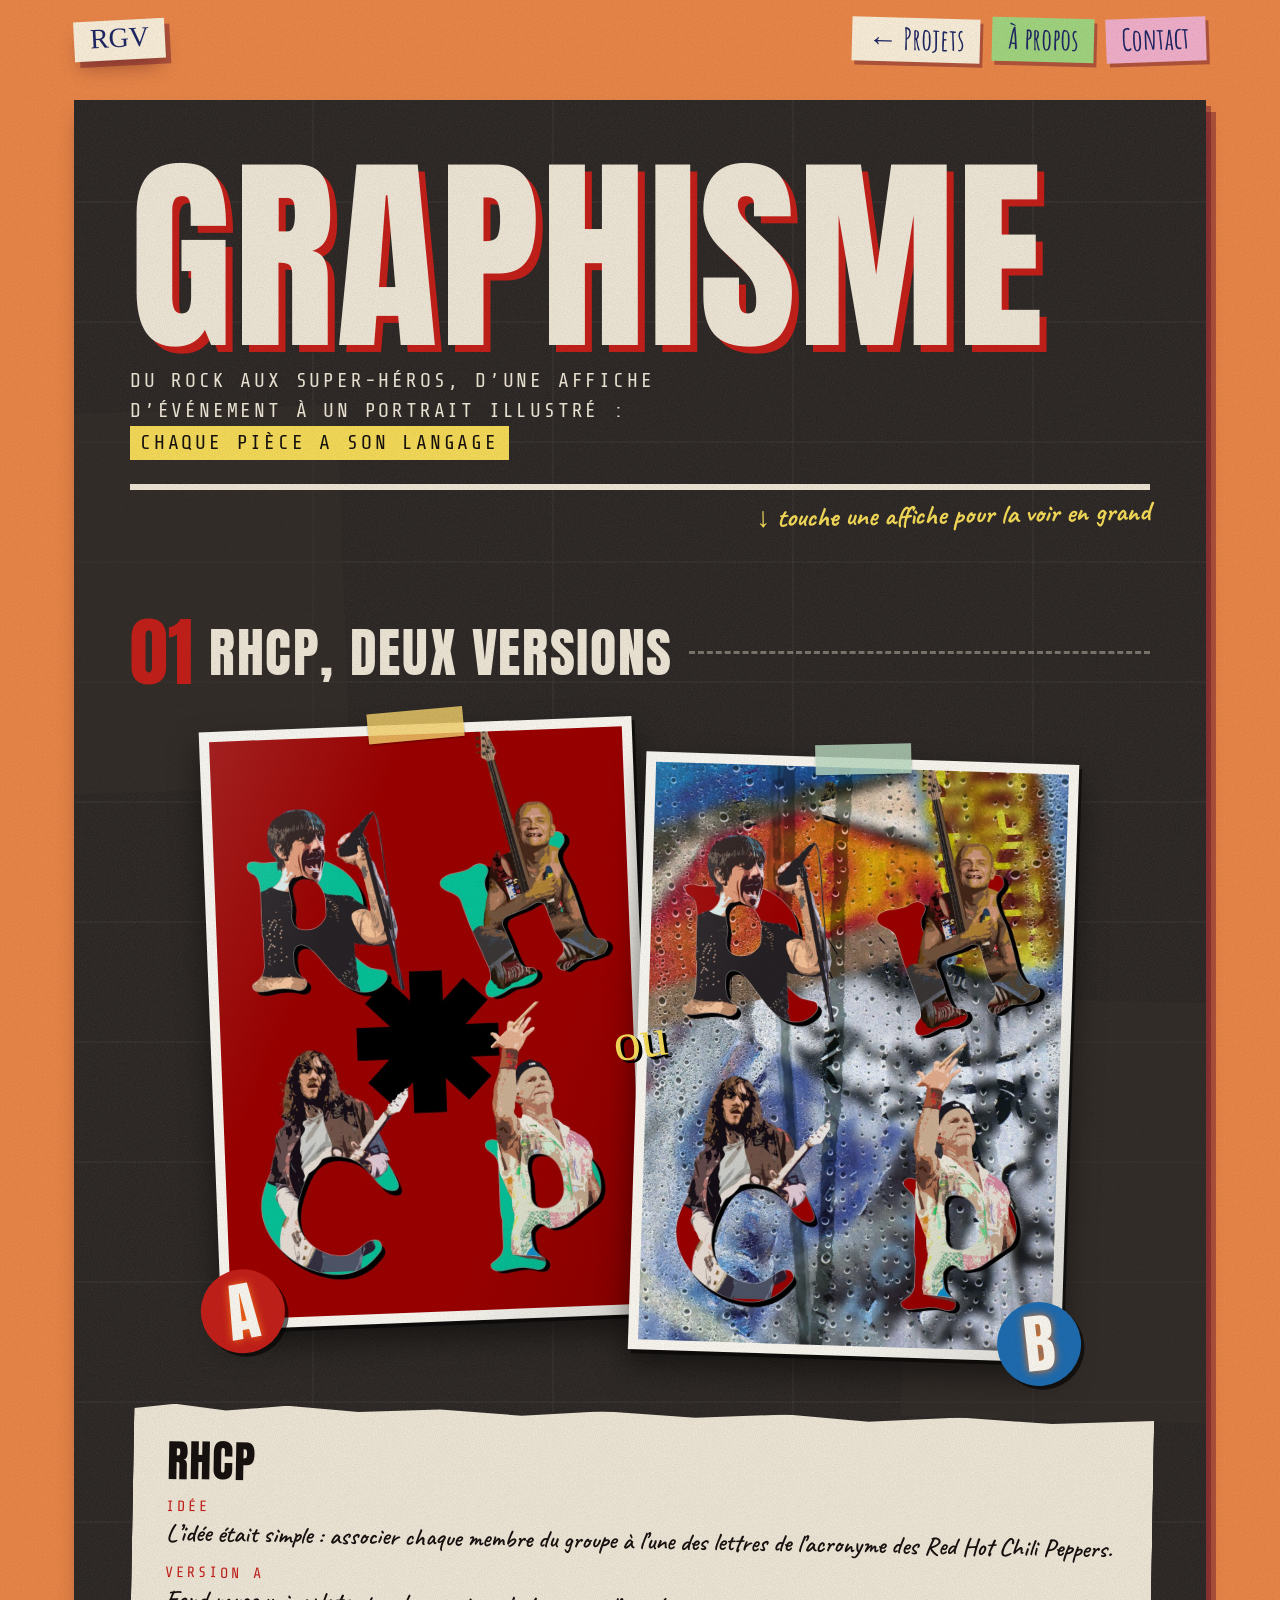
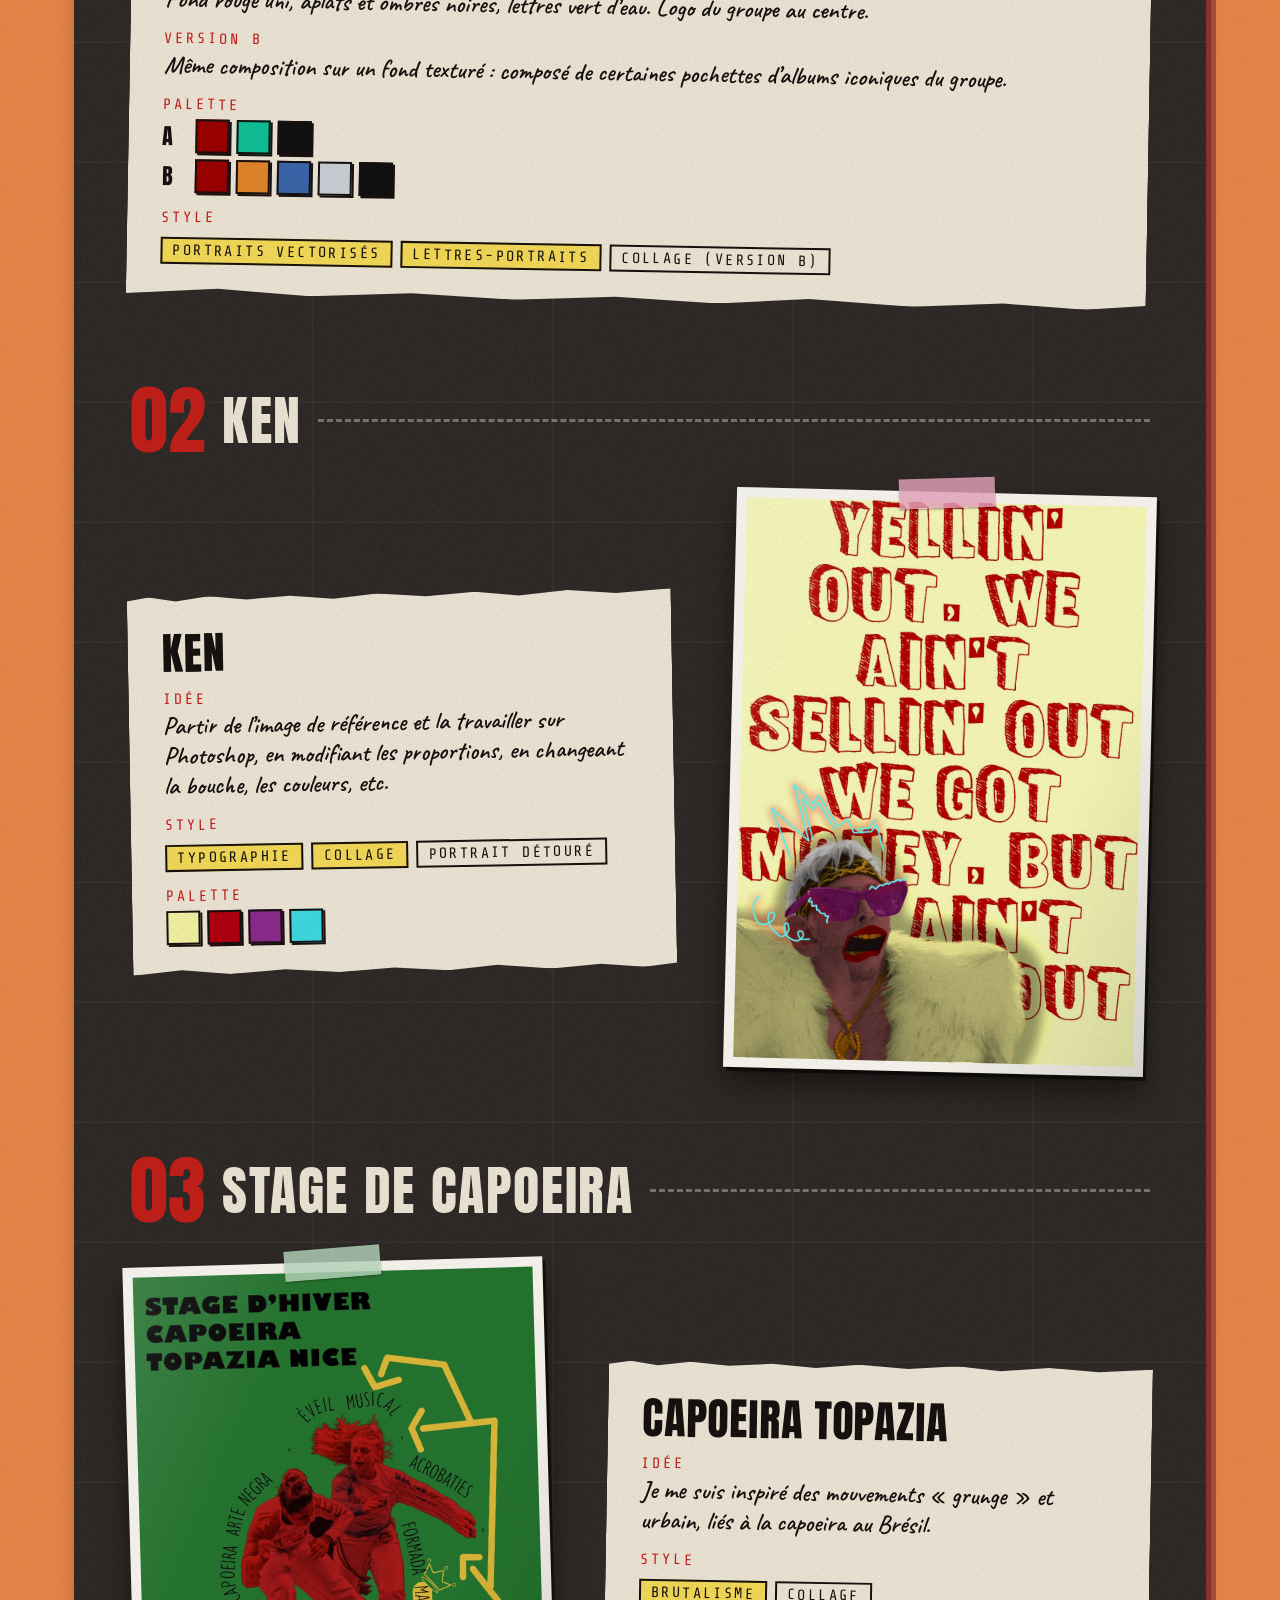
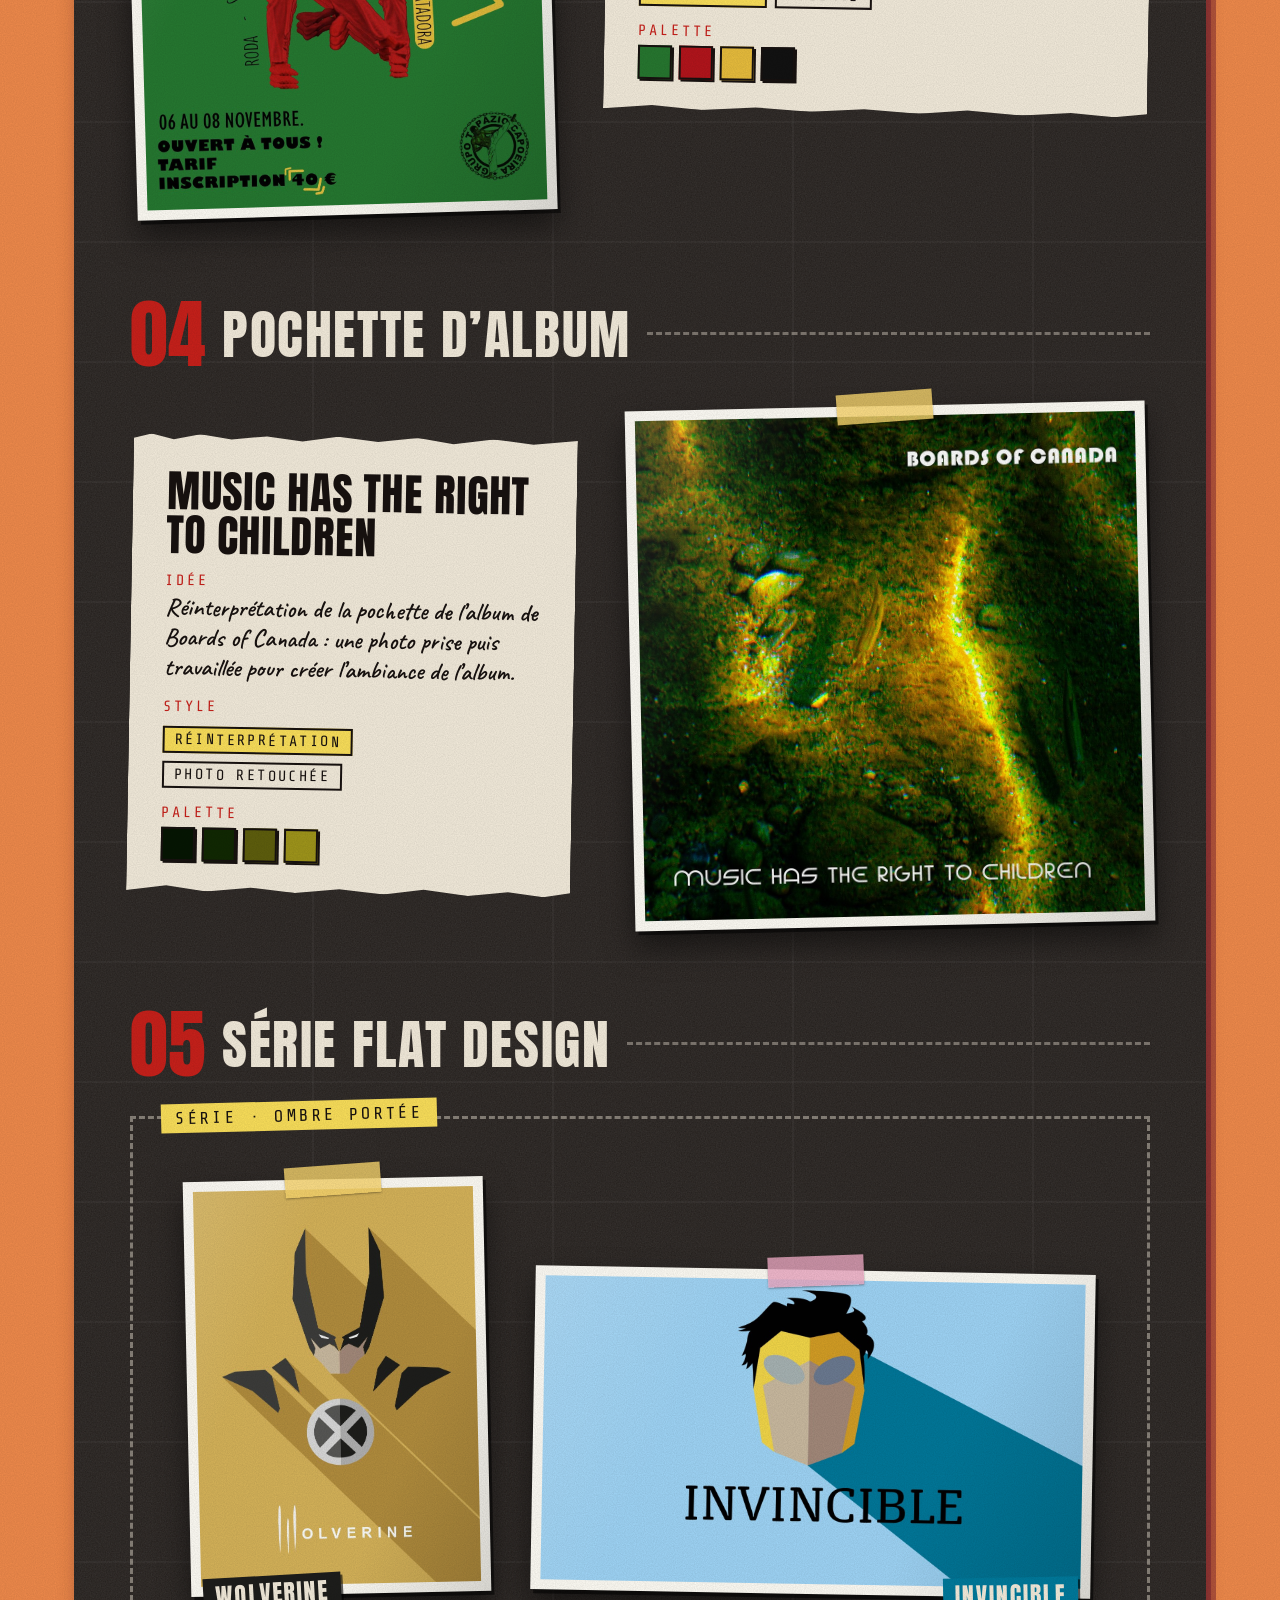
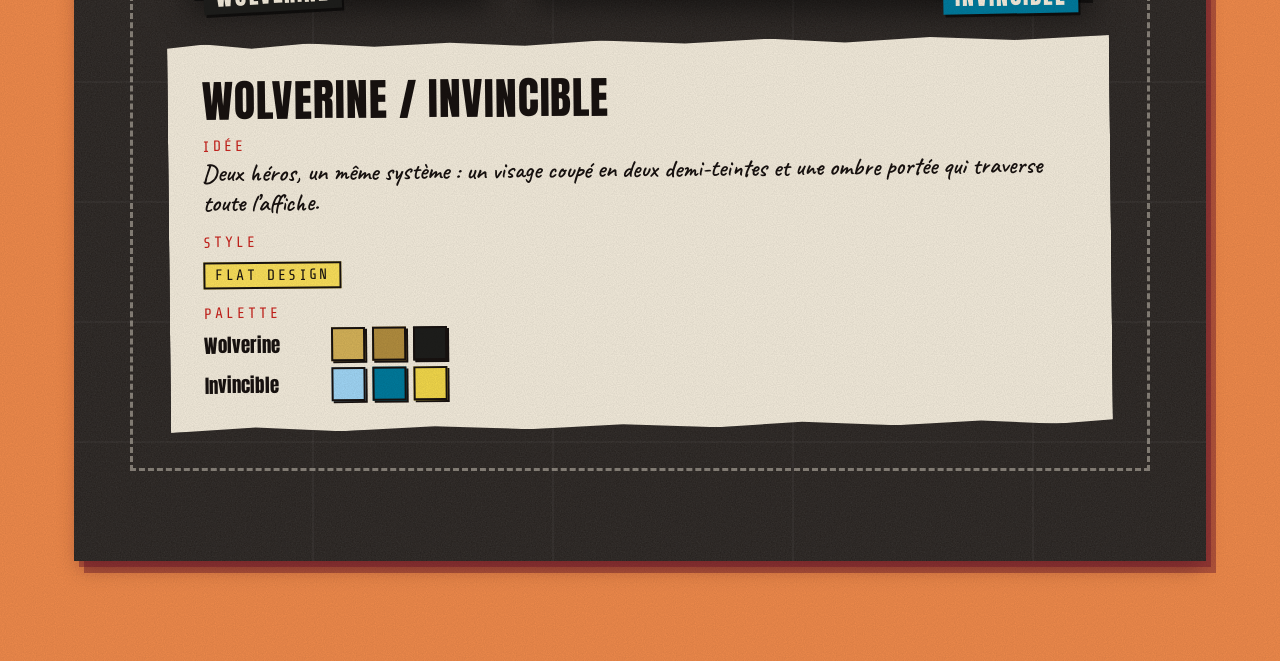
==== Affiches.dc.html @ ceff7875 "Site statique du portfolio Co-Authored-By: Claude Sonnet 5.5 <noreply@anthropic.com> Claude-Session:" ====
<!doctype html>
<html lang="fr">
<head>
<meta charset="utf-8">
<meta name="robots" content="noindex,nofollow">
<title>Graphisme, portfolio RG Vincent</title>
<script src="./support.js"></script>
<link rel="stylesheet" href="_blob/4cbc644556d05825dd1c4a19bdfaa5db.css">
</head>
<body>
<x-dc>
<helmet>
<link href="https://fonts.googleapis.com/css2?family=Permanent+Marker&amp;family=Amatic+SC:wght@700&amp;family=Caveat:wght@500;600;700&amp;family=Anton&amp;family=Share+Tech+Mono&amp;display=swap" rel="stylesheet">
<style>
body{margin:0}
.wall{position:relative;background:#26211e url("data:image/svg+xml;utf8,<svg xmlns='http://www.w3.org/2000/svg' width='300' height='300'><filter id='n'><feTurbulence type='fractalNoise' baseFrequency='.8' numOctaves='3' stitchTiles='stitch'/><feColorMatrix values='0 0 0 0 1  0 0 0 0 1  0 0 0 0 1  0 0 0 .09 0'/></filter><rect width='300' height='300' filter='url(%23n)'/></svg>");color:#f4ecdc;padding:70px 56px 90px;box-shadow:var(--lift),10px 12px 0 var(--hard);overflow:hidden}
.wall:before{content:"";position:absolute;inset:0;background:repeating-linear-gradient(90deg,transparent 0 238px,rgba(255,255,255,.035) 238px 240px),repeating-linear-gradient(0deg,transparent 0 118px,rgba(255,255,255,.035) 118px 120px);pointer-events:none}
.wall>*{position:relative}
.ghost{position:absolute!important;background:#3a322c;opacity:.55;transform:rotate(var(--r,0deg))}
.mast{display:flex;align-items:flex-end;justify-content:space-between;gap:24px;flex-wrap:wrap;border-bottom:6px solid #f4ecdc;padding-bottom:18px}
.mast h1{margin:0;font:400 210px/.82 Anton,sans-serif;letter-spacing:.01em;text-transform:uppercase;color:#f4ecdc;text-shadow:7px 7px 0 #c8201a}
.mast .mt{font:20px/1.5 'Share Tech Mono',monospace;letter-spacing:.14em;text-transform:uppercase;text-align:right;color:#f4ecdc}
.mast .mt b{display:inline-block;background:#fbe05a;color:#17110f;padding:2px 10px;font-weight:400;margin-bottom:6px}
.blk{margin-top:80px}
.bh{display:flex;align-items:center;gap:16px;flex-wrap:wrap;margin-bottom:34px}
.bh .no{font:400 76px/1 Anton,sans-serif;color:#c8201a}
.bh h3{margin:0;font:400 54px/1 Anton,sans-serif;text-transform:uppercase;letter-spacing:.03em;color:#f4ecdc}
.bh .ln{flex:1;min-width:40px;border-bottom:3px dashed rgba(244,236,220,.4)}
.row{display:flex;gap:56px;align-items:center;flex-wrap:wrap}
.pair{display:flex;gap:0;align-items:flex-start;justify-content:center;flex:0 1 860px;margin:0 auto}
.ps{position:relative;flex:1 1 0;min-width:0;background:#fffdf6;padding:10px 10px 10px;box-shadow:3px 4px 0 rgba(0,0,0,.55),0 16px 30px rgba(0,0,0,.5);cursor:zoom-in;transition:transform .2s}
.ps img{display:block;width:100%;height:auto}
.ps:hover{transform:scale(1.025) rotate(0deg)!important;z-index:5}
.ps.solo{flex:0 1 420px}
.ps:after{content:"";position:absolute;inset:0;background:linear-gradient(115deg,rgba(255,255,255,.14),transparent 30%,transparent 70%,rgba(0,0,0,.12));pointer-events:none}
.tp{position:absolute;width:96px;height:30px;background:rgba(250,215,110,.82);left:50%;top:-14px;margin-left:-48px;transform:rotate(-3deg);box-shadow:0 1px 2px rgba(0,0,0,.35);z-index:3}
.tp.g{background:rgba(190,222,196,.82)}
.tp.p{background:rgba(238,170,196,.82)}
.stamp{position:absolute;z-index:4;font:400 64px/1 Anton,sans-serif;color:#fffdf6;background:#c8201a;width:84px;height:84px;display:grid;place-items:center;border-radius:50%;box-shadow:3px 4px 0 rgba(0,0,0,.6);left:-20px;bottom:-24px;transform:rotate(-8deg)}
.stamp.b{background:#1f6fb5;left:auto;right:-20px}
.ou{position:relative;z-index:6;align-self:center;font:400 54px/1 'Permanent Marker',cursive;color:#fbe05a;margin:0 -30px;transform:rotate(-8deg);text-shadow:3px 3px 0 #000}
.fiche{flex:1 1 330px;min-width:290px;background:#f4ecdc;color:#17110f;padding:34px 34px 30px;box-shadow:3px 4px 0 rgba(0,0,0,.55),0 16px 30px rgba(0,0,0,.45);position:relative;transform:rotate(1deg);clip-path:polygon(0 1%,4% 0,9% 1.2%,15% 0,22% 1%,30% .2%,38% 1.2%,46% 0,55% 1%,64% 0,72% 1.2%,81% 0,90% 1%,100% 0,100% 99%,94% 100%,86% 99%,77% 100%,67% 98.8%,58% 100%,48% 99%,38% 100%,28% 99%,18% 100%,9% 98.8%,0 100%)}
.fiche h4{margin:0 0 14px;font:400 44px/1 Anton,sans-serif;text-transform:uppercase;letter-spacing:.02em}
.fiche dl{margin:0}
.fiche dt{font:15px 'Share Tech Mono',monospace;letter-spacing:.2em;text-transform:uppercase;color:#c8201a;margin-top:16px}
.fiche dd{margin:3px 0 0;font:600 25px/1.2 Caveat,cursive;color:#17110f}
.sw{display:flex;gap:7px;margin-top:6px}
.sw i{width:34px;height:34px;border:2px solid #17110f;display:block;box-shadow:2px 2px 0 #17110f}
.fiche .lbl{display:inline-block;font:15px 'Share Tech Mono',monospace;letter-spacing:.16em;text-transform:uppercase;border:2px solid #17110f;padding:3px 10px;margin:8px 8px 0 0;background:#fbe05a}
.fiche .lbl.d{background:transparent}
.serie{position:relative;border:3px dashed rgba(244,236,220,.45);padding:60px 36px 40px;display:flex;flex-wrap:wrap;justify-content:center}
.stag{position:absolute;left:28px;top:-18px;background:#fbe05a;color:#17110f;font:17px 'Share Tech Mono',monospace;letter-spacing:.2em;text-transform:uppercase;padding:5px 14px;transform:rotate(-1.5deg)}
.sw2{display:flex;gap:46px;align-items:flex-end;justify-content:center;flex-wrap:wrap;width:100%}
.lt{position:absolute;left:12px;bottom:-16px;z-index:4;background:#1d1d1b;color:#f4ecdc;font:400 24px/1 Anton,sans-serif;letter-spacing:.08em;text-transform:uppercase;padding:6px 12px;transform:rotate(-2deg);box-shadow:2px 3px 0 rgba(0,0,0,.6)}
.lt.r{left:auto;right:12px;background:#007a9c}
.sw em{font:400 22px/34px Anton,sans-serif;font-style:normal;width:26px;color:#17110f}
.hint{margin-top:34px;font:700 28px/1 Caveat,cursive;color:#fbe05a;transform:rotate(-1deg)}
.av{display:none;position:fixed;inset:0;z-index:100;overscroll-behavior:contain;background:rgba(14,10,8,.9);align-items:center;justify-content:center;padding:3vh 3vw;box-sizing:border-box}
.avin{position:relative;width:min(1120px,100%);background:#26211e url("data:image/svg+xml;utf8,<svg xmlns='http://www.w3.org/2000/svg' width='300' height='300'><filter id='n'><feTurbulence type='fractalNoise' baseFrequency='.8' numOctaves='3' stitchTiles='stitch'/><feColorMatrix values='0 0 0 0 1  0 0 0 0 1  0 0 0 0 1  0 0 0 .09 0'/></filter><rect width='300' height='300' filter='url(%23n)'/></svg>");padding:16px 24px 18px;box-shadow:0 30px 60px rgba(0,0,0,.6);color:#f4ecdc}
.avb{display:flex;justify-content:space-between;align-items:center;gap:14px;margin-bottom:12px;flex-wrap:wrap}
.avc{font:400 34px/1 Anton,sans-serif;letter-spacing:.04em;text-transform:uppercase;border-left:8px solid #c8201a;padding-left:14px}
.avc small{font:16px 'Share Tech Mono',monospace;letter-spacing:.16em;margin-left:14px;color:#fbe05a}
.avx{font:20px 'Share Tech Mono',monospace;background:#fbe05a;color:#17110f;border:0;padding:6px 16px;cursor:pointer;box-shadow:3px 4px 0 #000}
.avs{display:flex;align-items:center;gap:20px}
.avi{flex:1;min-width:0;height:var(--sh,520px);display:flex;align-items:center;justify-content:center;gap:34px}
.avi .pp{position:relative;background:#fffdf6;padding:9px;box-shadow:3px 4px 0 rgba(0,0,0,.6),0 14px 40px rgba(0,0,0,.7)}
.avi img{display:block;max-height:calc(var(--sh,520px) - 18px);max-width:100%;width:auto;height:auto}
.avi .note{width:250px;flex:0 0 250px;background:#f4ecdc;color:#17110f;padding:22px 22px 20px;box-shadow:3px 4px 0 rgba(0,0,0,.6);transform:rotate(1.2deg)}
.avi .note b{display:block;font:15px 'Share Tech Mono',monospace;letter-spacing:.2em;text-transform:uppercase;color:#c8201a;margin-bottom:6px}
.avi .note p{margin:0 0 12px;font:600 23px/1.2 Caveat,cursive}
.avn{flex:0 0 64px;width:64px;height:64px;border:0;background:#f4ecdc;color:#17110f;font:400 40px/1 Anton,sans-serif;box-shadow:3px 4px 0 #000;cursor:pointer;padding:0 0 4px}
.avn:hover{background:#fbe05a}
.avt{display:flex;gap:12px;justify-content:center;margin-top:14px}
.avt button{border:3px solid transparent;background:none;padding:0;cursor:pointer;opacity:.5;position:relative}
.avt button.on{border-color:#fbe05a;opacity:1}
.avt img{display:block;height:60px;width:auto}
.avt span{position:absolute;left:0;bottom:0;background:#c8201a;color:#fff;font:14px 'Share Tech Mono',monospace;padding:0 5px}
@media (max-width:900px){.mast h1{font-size:110px}.wall{padding:50px 22px 70px}.avi{height:var(--sh,420px)}.avi .note{display:none}.avn{flex-basis:44px;width:44px;height:44px;font-size:28px}.pair{flex-basis:100%}}
</style>
</helmet>
<div class="sb" style="background: #f08a4b; width: 100%">
<div style="max-width: 1180px; margin: 0 auto; padding: 18px 24px; display: flex; justify-content: space-between; align-items: center; flex-wrap: wrap; gap: 14px; position: relative; z-index: 2">
<a class="logo" href="Main.dc.html">RGV</a>
<div style="display: flex; gap: 12px; flex-wrap: wrap">
<a class="chip" href="Main.dc.html">← Projets</a>
<a class="chip c" href="Main.dc.html#apropos">À propos</a>
<a class="chip b" href="Contact.dc.html">Contact</a>
</div>
</div>

<div style="max-width: 1180px; margin: 20px auto 0; padding: 0 24px 100px; position: relative; z-index: 2">
<div class="wall">
<span class="ghost" style="--r:-2deg;left:-30px;top:310px;width:300px;height:380px"></span>
<span class="ghost" style="--r:1.5deg;right:-40px;top:900px;width:340px;height:420px"></span>

<div class="mast">
<h1>Graphisme</h1>
<div class="mt" style="width: 648px; text-align: start">Du rock aux super-héros, d’une affiche d’événement à un portrait illustré :<br><b>chaque pièce a son langage</b></div>
</div>
<p class="hint" style="margin: 16px 0 0; text-align: right">↓ touche une affiche pour la voir en grand</p>

<div class="blk">
<div class="bh"><span class="no">01</span><h3>RHCP, deux versions</h3><span class="ln"></span></div>
<div class="row">
<div class="pair">
<div class="ps" data-aff="0" style="transform: rotate(-2.2deg)"><span class="tp"></span><img src="_blob/f85331cb7534e402b793771463b81993.jpg" alt="Affiche RHCP, version A, fond rouge uni"><span class="stamp">A</span></div>
<span class="ou">ou</span>
<div class="ps" data-aff="1" style="transform: rotate(1.8deg); margin-top: 34px"><span class="tp g"></span><img src="_blob/d5607f58bc54ab602ef0a593dee0c272.jpg" alt="Affiche RHCP, version B, fond texturé"><span class="stamp b">B</span></div>
</div>
<div class="fiche" style="flex-basis: 100%">
<h4>RHCP</h4>
<dl>
<dt>Idée</dt><dd>L’idée était simple : associer chaque membre du groupe à l’une des lettres de l’acronyme des Red Hot Chili Peppers.</dd>
<dt>Version A</dt><dd>Fond rouge uni, aplats et ombres noires, lettres vert d’eau. Logo du groupe au centre.</dd>
<dt>Version B</dt><dd>Même composition sur un fond texturé : composé de certaines pochettes d’albums iconiques du groupe.</dd>
<dt>Palette</dt><dd><span class="sw"><em>A</em><i style="background:#a00000"></i><i style="background:#0fc59b"></i><i style="background:#111"></i></span><span class="sw"><em>B</em><i style="background:#a00000"></i><i style="background:#e8892a"></i><i style="background:#3d68b0"></i><i style="background:#cfd6dc"></i><i style="background:#111"></i></span></dd>
<dt>Style</dt><dd><span class="lbl">portraits vectorisés</span><span class="lbl">lettres-portraits</span><span class="lbl d">collage (version B)</span></dd>
</dl>
</div>
</div>
</div>

<div class="blk">
<div class="bh"><span class="no">02</span><h3>Ken</h3><span class="ln"></span></div>
<div class="row" style="flex-direction: row-reverse">
<div class="pair" style="flex-basis: 420px">
<div class="ps solo" data-aff="2" style="transform: rotate(1.4deg)"><span class="tp p"></span><img src="_blob/40826db62dc4d0ea805403a380ec10da.jpg" alt="Affiche Ken, typographie et portrait détouré"></div>
</div>
<div class="fiche" style="transform: rotate(-1deg)">
<h4>Ken</h4>
<dl>
<dt>Idée</dt><dd>Partir de l’image de référence et la travailler sur Photoshop, en modifiant les proportions, en changeant la bouche, les couleurs, etc.</dd>
<dt>Style</dt><dd><span class="lbl">typographie</span><span class="lbl">collage</span><span class="lbl d">portrait détouré</span></dd>
<dt>Palette</dt><dd><span class="sw"><i style="background:#fbf8a8"></i><i style="background:#b5000f"></i><i style="background:#8e2c8e"></i><i style="background:#3fe0e8"></i></span></dd>
</dl>
</div>
</div>
</div>

<div class="blk">
<div class="bh"><span class="no">03</span><h3>Stage de capoeira</h3><span class="ln"></span></div>
<div class="row">
<div class="pair" style="flex-basis: 420px">
<div class="ps solo" data-aff="3" style="transform: rotate(-1.6deg)"><span class="tp g"></span><img src="_blob/fba16480c0886d6a7283aa309714bfc5.jpg" alt="Affiche du stage d’hiver de capoeira Topazia Nice"></div>
</div>
<div class="fiche" style="transform: rotate(1deg)">
<h4>Capoeira Topazia</h4>
<dl>
<dt>Idée</dt><dd>Je me suis inspiré des mouvements « grunge » et urbain, liés à la capoeira au Brésil.</dd>
<dt>Style</dt><dd><span class="lbl">brutalisme</span><span class="lbl d">collage</span></dd>
<dt>Palette</dt><dd><span class="sw"><i style="background:#26772f"></i><i style="background:#b3141b"></i><i style="background:#e8bd3c"></i><i style="background:#111"></i></span></dd>
</dl>
</div>
</div>
</div>

<div class="blk">
<div class="bh"><span class="no">04</span><h3>Pochette d’album</h3><span class="ln"></span></div>
<div class="row" style="flex-direction: row-reverse">
<div class="pair" style="flex-basis: 520px">
<div class="ps solo" data-aff="6" style="transform: rotate(-1.2deg); flex-basis: 520px"><span class="tp"></span><img src="_blob/f02637b48146df6428adf6191054c6fa.jpg" alt="Réinterprétation de la pochette de Music Has the Right to Children, Boards of Canada"></div>
</div>
<div class="fiche" style="transform: rotate(1deg)">
<h4>Music Has the Right to Children</h4>
<dl>
<dt>Idée</dt><dd>Réinterprétation de la pochette de l’album de Boards of Canada : une photo prise puis travaillée pour créer l’ambiance de l’album.</dd>
<dt>Style</dt><dd><span class="lbl">réinterprétation</span><span class="lbl d">photo retouchée</span></dd>
<dt>Palette</dt><dd><span class="sw"><i style="background:#051502"></i><i style="background:#102802"></i><i style="background:#5e5e0c"></i><i style="background:#9f951a"></i></span></dd>
</dl>
</div>
</div>
</div>

<div class="blk">
<div class="bh"><span class="no">05</span><h3>Série flat design</h3><span class="ln"></span></div>
<div class="serie">
<span class="stag">série · ombre portée</span>
<div class="sw2">
<div class="ps solo" data-aff="4" style="transform: rotate(-1.2deg); flex-basis: 300px"><span class="tp"></span><img src="_blob/b851d6be9ce7e59288d2ecf1b36d4bef.jpg" alt="Affiche Wolverine en flat design"><span class="lt">Wolverine</span></div>
<div class="ps solo" data-aff="5" style="transform: rotate(1deg); flex-basis: 560px"><span class="tp p"></span><img src="_blob/2d02b4c16794b40c4681b3c6f8f5e1f8.jpg" alt="Affiche Invincible en flat design"><span class="lt r">Invincible</span></div>
</div>
<div class="fiche" style="transform: rotate(-.6deg); margin-top: 46px; flex-basis: 100%">
<h4>Wolverine / Invincible</h4>
<dl>
<dt>Idée</dt><dd>Deux héros, un même système : un visage coupé en deux demi-teintes et une ombre portée qui traverse toute l’affiche.</dd>
<dt>Style</dt><dd><span class="lbl">flat design</span></dd>
<dt>Palette</dt><dd><span class="sw"><em style="width:120px;font-size:19px">Wolverine</em><i style="background:#d5b258"></i><i style="background:#b28d3e"></i><i style="background:#1d1d1b"></i></span><span class="sw"><em style="width:120px;font-size:19px">Invincible</em><i style="background:#a0d6f6"></i><i style="background:#007a9c"></i><i style="background:#f3d84a"></i></span></dd>
</dl>
</div>
</div>
</div>

</div>
</div>
</div>

<div class="av" id="av">
<div class="avin" id="avin">
<div class="avb"><span class="avc" id="av-c"></span><button class="avx" id="av-x" type="button">✕ fermer</button></div>
<div class="avs"><button class="avn" id="av-p" type="button" aria-label="Affiche précédente">‹</button><div class="avi"><div class="pp"><img id="av-i" alt=""></div><div class="note" id="av-n"></div></div><button class="avn" id="av-nx" type="button" aria-label="Affiche suivante">›</button></div>
<div class="avt" id="av-t"></div>
</div>
</div>
</x-dc>
<script type="text/x-dc" data-dc-script data-props='{"$preview":{"width":1280,"height":6200}}'>
class Component extends DCLogic {
renderVals() {
return {};
}
componentDidMount() {
const $ = (id) => document.getElementById(id);
const av = $('av'), im = $('av-i'), cap = $('av-c'), th = $('av-t'), nt = $('av-n');
if (!av || !im) return;
const D = [
{ t: 'RHCP', v: 'version A', k: 'A', n: ['Version A', 'Fond rouge uni, aplats et ombres noires.', 'Style', 'pop art, portraits vectorisés'] },
{ t: 'RHCP', v: 'version B', k: 'B', n: ['Version B', 'Même composition, fond graffiti avec gouttes de condensation.', 'Style', 'pop art, portraits vectorisés, texture'] },
{ t: 'Ken', v: '', k: 'K', n: ['Typographie et collage', 'Lettres hachurées plein cadre, portrait détouré collé par-dessus.', 'Style', 'typographie, collage'] },
{ t: 'Capoeira Topazia', v: '', k: 'C', n: ['Stage d’hiver, Nice', 'Duotone rouge sur vert, flèches jaunes, mots en arc.', 'Style', 'duotone, collage, typographie'] },
{ t: 'Music Has the Right to Children', v: 'pochette', k: 'P', n: ['Réinterprétation', 'Pochette d’album, d’après Boards of Canada.', 'Style', 'réinterprétation, photo retouchée'] },
{ t: 'Wolverine', v: 'série flat design', k: 'W', n: ['Série flat design', 'Visage géométrique en deux demi-teintes, ombre portée longue.', 'Style', 'flat design, ombre longue'] },
{ t: 'Invincible', v: 'série flat design', k: 'I', n: ['Série flat design', 'Même système, format paysage.', 'Style', 'flat design, ombre longue'] }
];
const items = Array.prototype.slice.call(document.querySelectorAll('.ps'));
const src = (el) => el.querySelector('img').getAttribute('src');
let cur = 0, open = false;
th.innerHTML = '';
const tb = items.map((el, i) => {
const b = document.createElement('button');
b.type = 'button';
const t = document.createElement('img');
t.src = src(el); t.alt = '';
b.appendChild(t);
const s = document.createElement('span'); s.textContent = D[i].k; b.appendChild(s);
b.onclick = () => show(i);
th.appendChild(b);
return b;
});
const show = (i) => {
cur = (i + items.length) % items.length;
const d = D[cur];
im.src = src(items[cur]);
im.alt = items[cur].querySelector('img').getAttribute('alt') || '';
cap.innerHTML = '';
cap.appendChild(document.createTextNode(d.t));
const sm = document.createElement('small'); sm.textContent = (d.v ? d.v + '  ' : '') + (cur + 1) + '/' + items.length; cap.appendChild(sm);
nt.innerHTML = '';
[[0, d.n[0]], [1, d.n[1]], [2, d.n[2]], [3, d.n[3]]].forEach((p) => {
if (p[0] % 2 === 0) { const b = document.createElement('b'); b.textContent = p[1]; nt.appendChild(b); }
else { const q = document.createElement('p'); q.textContent = p[1]; nt.appendChild(q); }
});
tb.forEach((b, k) => b.classList.toggle('on', k === cur));
};
const openAt = (i) => {
open = true;
show(i);
const sh = Math.max(380, Math.min(680, (window.screen && window.screen.availHeight ? window.screen.availHeight : 900) - 400));
$('avin').style.setProperty('--sh', sh + 'px');
av.style.display = 'flex';
[60, 300].forEach((t) => setTimeout(() => { try { const w = $('avin'); if (w && open) w.scrollIntoView({ block: 'center', inline: 'center' }); } catch (x) {} }, t));
};
const close = () => {
if (!open) return;
open = false;
av.style.display = 'none';
try { items[cur].scrollIntoView({ block: 'center' }); } catch (e) {}
};
this.afClick = (e) => {
const t = e.target;
if (!t || !t.closest) return;
if (t.closest('#av-x')) { close(); return; }
if (t.closest('#av-p')) { show(cur - 1); return; }
if (t.closest('#av-nx')) { show(cur + 1); return; }
if (t === av) { close(); return; }
if (t.closest('#av')) return;
const el = t.closest('.ps');
if (el) openAt(items.indexOf(el));
};
this.afKey = (e) => {
if (!open) return;
if (e.key === 'ArrowLeft') { show(cur - 1); e.preventDefault(); }
else if (e.key === 'ArrowRight') { show(cur + 1); e.preventDefault(); }
else if (e.key === 'Escape') { close(); }
};
this.afWheel = (e) => {
if (!open || !e.target.closest || !e.target.closest('#av')) return;
e.preventDefault();
const now = Date.now();
if (now - (this.lastW || 0) < 380) return;
this.lastW = now;
show(cur + (e.deltaY > 0 ? 1 : -1));
};
document.addEventListener('wheel', this.afWheel, { passive: false });
document.addEventListener('click', this.afClick);
document.addEventListener('keydown', this.afKey);
}
componentWillUnmount() {
if (this.afClick) document.removeEventListener('click', this.afClick);
if (this.afKey) document.removeEventListener('keydown', this.afKey);
if (this.afWheel) document.removeEventListener('wheel', this.afWheel);
}
}
</script>
</body>
</html>
---- _blob/4cbc644556d05825dd1c4a19bdfaa5db.css ----
:root{--title:#b3141b;--ink:#1f2766;--navy:#222f80;--gold:#f2b134;--pink:#e6428e;--teal:#38b6c9;--paper:#fff4de;--kraft:#d9bd86;--red:#d42b21;--blue:#3b7be0;--yel:#fbe05a;--hard:rgba(110,22,42,.45);--lift:5px 6px 0 var(--hard),0 12px 20px -6px rgba(60,10,20,.4)}
*{box-sizing:border-box}
.sb{position:relative;overflow:hidden;font:500 24px/30px Caveat,cursive;color:var(--ink)}
.sb::before{content:"";position:absolute;inset:0;pointer-events:none;opacity:.12;mix-blend-mode:multiply;z-index:20;background-image:url("data:image/svg+xml;utf8,<svg xmlns='http://www.w3.org/2000/svg' width='160' height='160'><filter id='n'><feTurbulence type='fractalNoise' baseFrequency='.9' numOctaves='2' stitchTiles='stitch'/><feColorMatrix values='0 0 0 0 0  0 0 0 0 0  0 0 0 0 0  0 0 0 .9 0'/></filter><rect width='100%' height='100%' filter='url(%23n)'/></svg>")}
.sb a{color:inherit}.sb img{display:block;max-width:100%}.sb p{margin:0}
.mk{font-family:'Permanent Marker',cursive;font-weight:400;line-height:1.05;margin:0}
.chip{display:inline-block;font:700 30px/1 'Amatic SC',cursive;text-decoration:none;color:var(--navy);background:var(--paper);padding:6px 16px 8px;box-shadow:3px 4px 0 var(--hard);transform:rotate(1.5deg)}
.chip.b{transform:rotate(-2deg);background:#f7b3cf}.chip.c{background:#a5da83}.chip:hover{background:var(--yel)}
.logo{font:28px 'Permanent Marker',cursive;text-decoration:none;color:var(--title);background:var(--paper);padding:2px 16px 6px;transform:rotate(-3deg);box-shadow:var(--lift);display:inline-block}
.rs{display:inline-block;font-style:normal;font-size:96px;line-height:1.02;padding:0 .1em;margin:0 3px 8px 0;color:var(--navy);background:var(--paper);box-shadow:3px 4px 0 rgba(60,10,20,.4)}
.rs.a{background:#f7b3cf;font-family:'Abril Fatface',serif;transform:rotate(-4deg)}.rs.b{background:#a5da83;font-family:'Bangers',cursive;transform:rotate(3deg)}.rs.c{background:var(--yel);font-family:'Special Elite',monospace;transform:rotate(-2deg)}.rs.d{background:#7fbdf2;font-family:'Chewy',cursive;transform:rotate(4deg)}.rs.e{font-family:'Abril Fatface',serif;color:var(--title);transform:rotate(-1deg)}.rs.f{background:#f7977a;font-family:'Bangers',cursive;transform:rotate(3deg)}.rs.g{background:#fff;font-family:'Chewy',cursive;transform:rotate(-4deg)}
.lab{display:inline-block;padding:12px 24px 14px;background:var(--teal);color:#10204f;font:700 34px/1.1 'Amatic SC',cursive;transform:rotate(-1.5deg);filter:drop-shadow(4px 5px 0 var(--hard))}
.an{display:inline-block;background:#fff;color:var(--navy);font:700 26px/1.1 Caveat,cursive;padding:4px 14px 6px;transform:rotate(-2deg);box-shadow:3px 4px 0 var(--hard)}
.pol{background:#fff;color:var(--ink);padding:10px 10px 50px;position:relative;box-shadow:var(--lift)}
.pol img{width:100%;aspect-ratio:3/2;object-fit:cover;background:#222}
.pol .cap{position:absolute;left:14px;right:14px;bottom:9px;font:700 26px/1 Caveat,cursive;color:var(--navy)}
.tape::before{content:"";position:absolute;top:-14px;left:50%;width:96px;height:28px;margin-left:-48px;transform:rotate(-4deg);background:rgba(255,255,255,.7);box-shadow:0 1px 3px rgba(60,10,20,.35);z-index:2;clip-path:polygon(0 0,4% 25%,0 50%,4% 75%,0 100%,100% 100%,96% 75%,100% 50%,96% 25%,100% 0)}
.tape.t2::before{background:rgba(255,226,120,.85);transform:rotate(3deg)}.tape.t3::before{background:rgba(247,179,207,.85);transform:rotate(-2deg)}
.cor::after{content:"";position:absolute;inset:-5px;pointer-events:none;background:radial-gradient(circle,var(--gold) 0 3.5px,transparent 4.5px) 8px 8px/12px 12px no-repeat,radial-gradient(circle,var(--gold) 0 3.5px,transparent 4.5px) calc(100% - 8px) 8px/12px 12px no-repeat,radial-gradient(circle,var(--gold) 0 3.5px,transparent 4.5px) 8px calc(100% - 8px)/12px 12px no-repeat,radial-gradient(circle,var(--gold) 0 3.5px,transparent 4.5px) calc(100% - 8px) calc(100% - 8px)/12px 12px no-repeat,linear-gradient(135deg,var(--red) 50%,transparent 50%) 0 0/48px 48px no-repeat,linear-gradient(225deg,var(--red) 50%,transparent 50%) 100% 0/48px 48px no-repeat,linear-gradient(45deg,var(--red) 50%,transparent 50%) 0 100%/48px 48px no-repeat,linear-gradient(315deg,var(--red) 50%,transparent 50%) 100% 100%/48px 48px no-repeat}
.pin{position:absolute;width:28px;height:28px;border-radius:50%;z-index:8;background:radial-gradient(circle at 34% 30%,rgba(255,255,255,.9) 0 9%,transparent 11%),radial-gradient(circle,#e8412f 0 55%,#8f1710 100%);box-shadow:3px 5px 0 rgba(60,10,20,.45)}
.pin.b{background:radial-gradient(circle at 34% 30%,rgba(255,255,255,.9) 0 9%,transparent 11%),radial-gradient(circle,#4a86e8 0 55%,#1b3f8f 100%)}.pin.y{background:radial-gradient(circle at 34% 30%,rgba(255,255,255,.9) 0 9%,transparent 11%),radial-gradient(circle,#ffd23c 0 55%,#a8780a 100%)}
.gl{position:absolute;width:48px;height:48px;background:radial-gradient(circle at 30% 28%,#fff 0 7%,transparent 9%),radial-gradient(circle at 68% 62%,#fff 0 5%,transparent 7%),linear-gradient(135deg,#ff6fae,var(--pink) 60%,#ffa6cd);clip-path:polygon(50% 0,62% 36%,100% 38%,70% 60%,80% 100%,50% 76%,20% 100%,30% 60%,0 38%,38% 36%)}
.dot{position:absolute;width:56px;height:56px;border-radius:50%;background:var(--teal);box-shadow:3px 4px 0 var(--hard)}
.stamp{position:absolute;font:26px 'Share Tech Mono',monospace;background:#2a1020;padding:2px 10px;color:#ff9a3c;text-shadow:0 0 8px #ff7a1a}
.sh{position:relative;filter:drop-shadow(6px 8px 0 var(--hard))}
.sheet{position:relative;clip-path:polygon(0 12px,4% 2px,9% 14px,15% 4px,22% 15px,30% 3px,38% 13px,46% 2px,55% 14px,63% 3px,71% 13px,80% 2px,88% 14px,95% 4px,100% 12px,100% calc(100% - 12px),96% calc(100% - 3px),89% calc(100% - 14px),82% calc(100% - 4px),74% calc(100% - 15px),66% calc(100% - 3px),58% calc(100% - 13px),49% calc(100% - 2px),41% calc(100% - 14px),33% calc(100% - 3px),25% calc(100% - 13px),17% calc(100% - 4px),10% calc(100% - 14px),4% calc(100% - 3px),0 calc(100% - 12px))}
.kraft{background:url("data:image/svg+xml;utf8,<svg xmlns='http://www.w3.org/2000/svg' width='70' height='70'><path d='M40 8L26 34h10l-4 24 18-30H38z' fill='%23c4a05c' fill-opacity='.55' stroke='%23b08848' stroke-width='1.5'/></svg>"),var(--kraft)}
.graph{background:linear-gradient(rgba(60,110,220,.28) 1px,transparent 1px) 0 0/26px 26px,linear-gradient(90deg,rgba(60,110,220,.28) 1px,transparent 1px) 0 0/26px 26px,#fffdf5}
.h2{position:relative;display:inline-block;filter:drop-shadow(4px 5px 0 var(--hard))}
.h2 span{display:inline-block;background:var(--paper);color:var(--title);padding:6px 26px 12px;font:56px/1.05 'Permanent Marker',cursive;transform:rotate(-1.5deg);clip-path:polygon(0 6%,3% 0,50% 4%,97% 0,100% 8%,99% 94%,96% 100%,50% 96%,4% 100%,0 92%)}
.lead{display:inline-block;background:var(--paper);padding:8px 18px;font:600 26px/32px Caveat,cursive;transform:rotate(-.5deg)}
.tag{position:absolute;right:-10px;top:-16px;z-index:3;font:18px 'Permanent Marker',cursive;background:var(--red);color:var(--paper);padding:3px 12px;border:2px dashed rgba(255,244,222,.85);transform:rotate(-6deg);box-shadow:2px 3px 0 var(--hard)}
.soon{aspect-ratio:3/2;display:grid;place-items:center;background:#e9d3a4;font:700 28px Caveat,cursive;color:#5b3d12}
.page{position:relative;color:var(--ink);padding:30px 76px 30px 68px;background:repeating-linear-gradient(transparent 0 31px,rgba(80,120,220,.34) 31px 32px),var(--paper);font:500 25px/32px Caveat,cursive;box-shadow:2px 2px 0 #f3d9b5,4px 4px 0 #e9c79b,6px 6px 0 #dfb487,12px 16px 0 var(--hard)}
.page::before{content:"";position:absolute;left:46px;top:0;bottom:0;width:2px;background:rgba(230,66,142,.6)}
.page::after{content:"";position:absolute;right:10px;top:12px;bottom:12px;width:30px;background:repeating-linear-gradient(transparent 0 6px,#d9a32a 6px 16px,transparent 16px 28px);border-radius:8px}
.page h3{font:28px/32px 'Permanent Marker',cursive;color:var(--title);margin:32px 0 0}.page h3:first-child{margin-top:0}
.note{background:var(--yel);color:var(--ink);padding:24px;font:700 26px/1.25 Caveat,cursive;box-shadow:var(--lift);position:relative}
.note b{display:block;font:18px 'Permanent Marker',cursive;margin-top:10px;color:var(--title)}.note b:first-child{margin-top:0}
.bub{position:absolute;background:#fff;border:3px solid var(--navy);border-radius:50%;padding:6px 18px;font:700 26px/1.1 Caveat,cursive;color:var(--navy);transform:rotate(-5deg);z-index:4}
.bub::after{content:"";position:absolute;left:24px;bottom:-12px;width:16px;height:16px;background:#fff;border-right:3px solid var(--navy);border-bottom:3px solid var(--navy);transform:rotate(45deg)}
.win{background:#c0c0c0;color:#000;border:3px outset #fff;font-family:Arial,sans-serif;box-shadow:var(--lift)}
.win .tb{background:linear-gradient(90deg,var(--navy),var(--pink));color:#fff;font:700 14px Arial;padding:4px 8px;display:flex;justify-content:space-between}
.win .scr{aspect-ratio:16/6;background:#2a1020;color:#fbefd2;display:grid;place-items:center;text-align:center;font:700 28px Caveat,cursive;margin:4px;border:2px inset #fff}
.news{padding:26px 30px 36px;background:#ebe7dd;color:#222;font:600 25px/30px Caveat,cursive;clip-path:polygon(0 0,100% 2%,99% calc(100% - 10px),92% 100%,84% calc(100% - 10px),76% 100%,68% calc(100% - 10px),60% 100%,52% calc(100% - 10px),44% 100%,36% calc(100% - 10px),28% 100%,20% calc(100% - 10px),12% 100%,6% calc(100% - 10px),0 100%)}
.news h2{font:48px/1 Anton,Impact,sans-serif;margin:0 0 12px;color:#111;text-transform:uppercase;border-bottom:4px solid #111;padding-bottom:6px}
.mail{display:inline-block;padding:16px 28px;background:var(--yel);color:var(--ink);transform:rotate(-3deg);font:700 32px Caveat,cursive;box-shadow:var(--lift)}
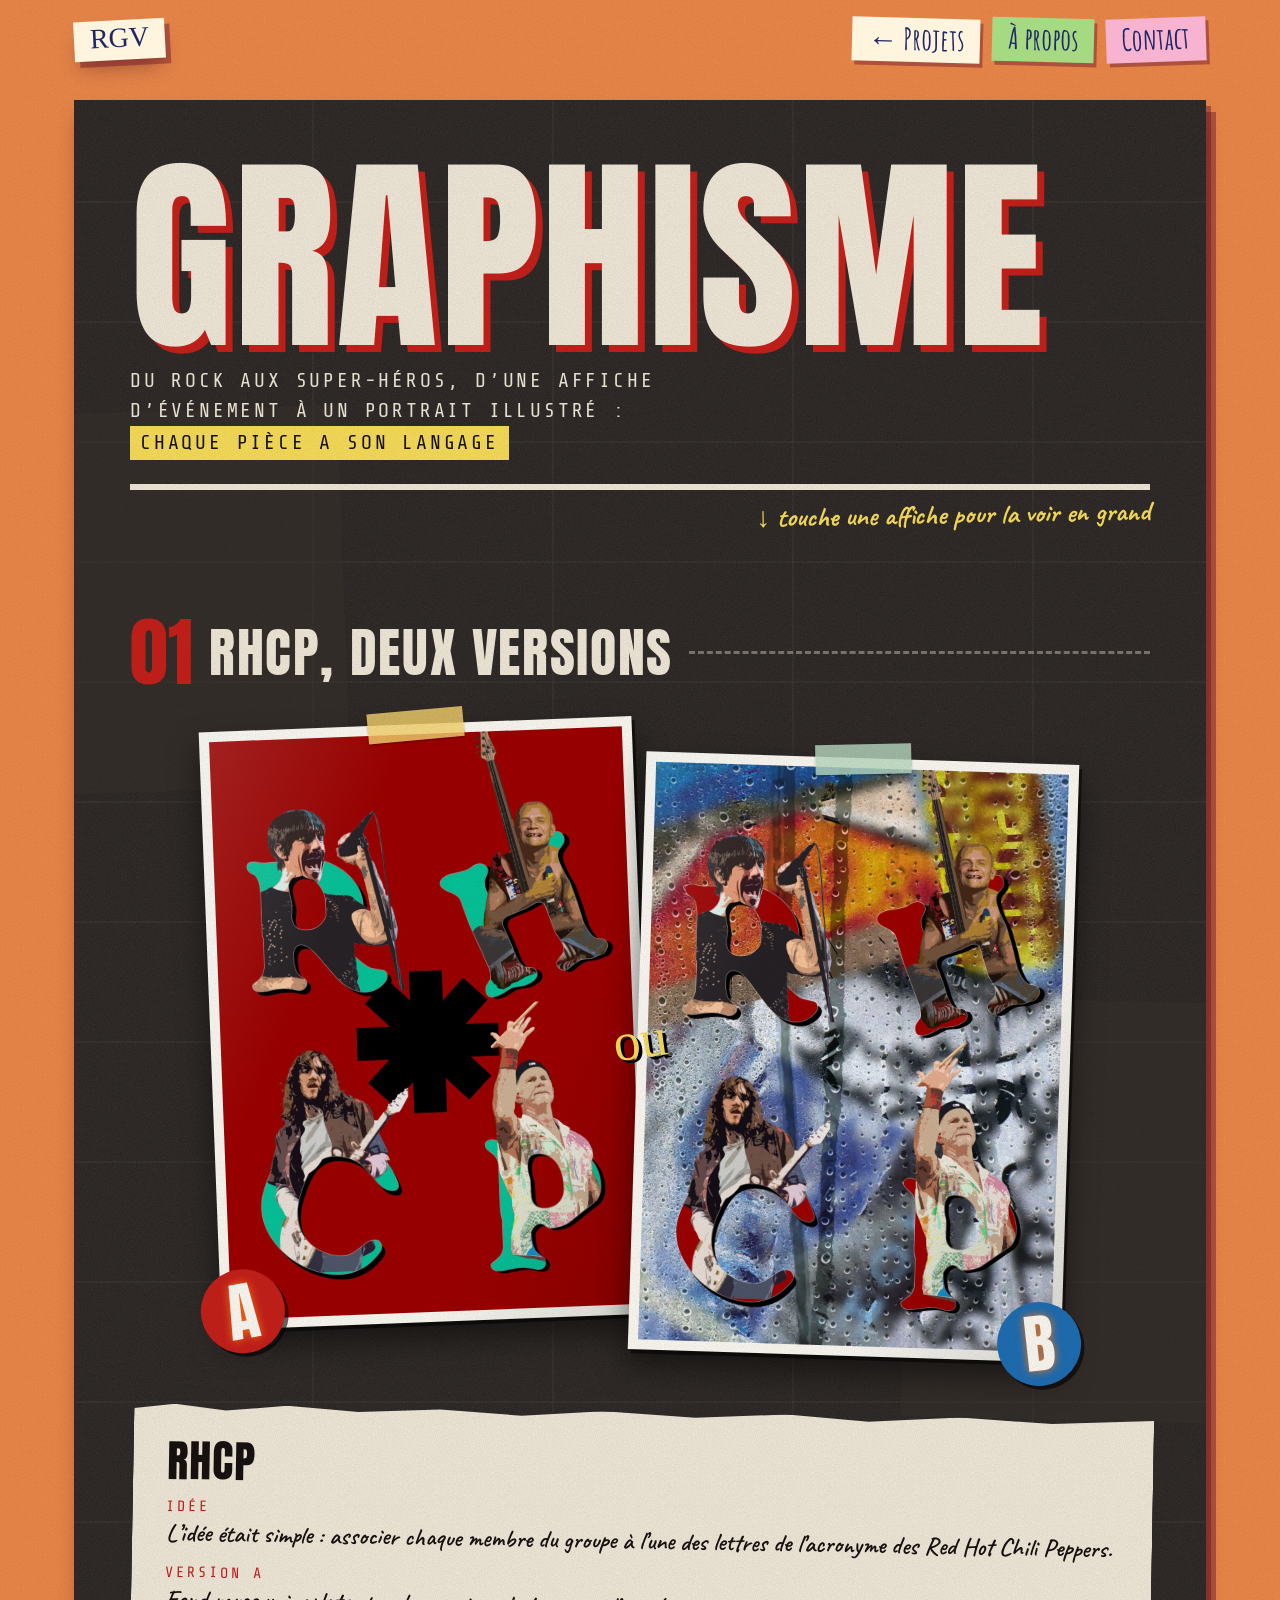
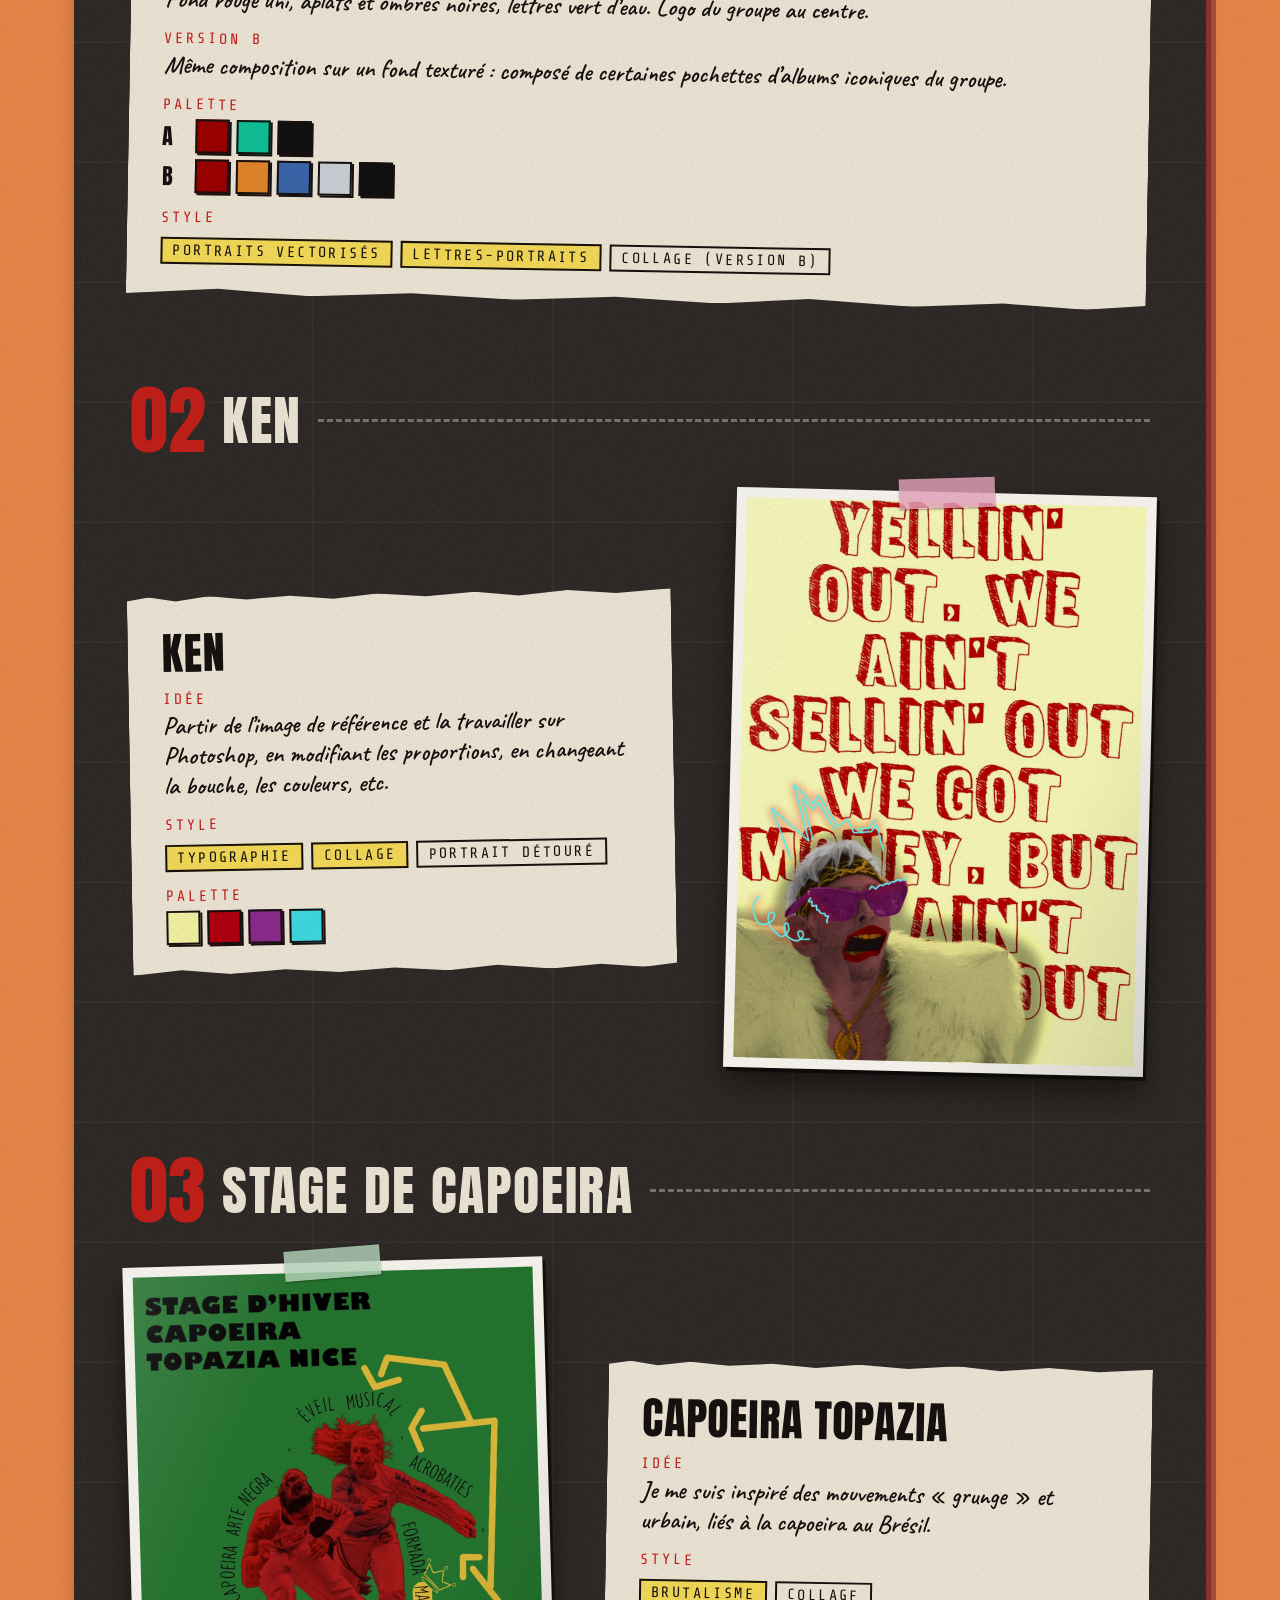
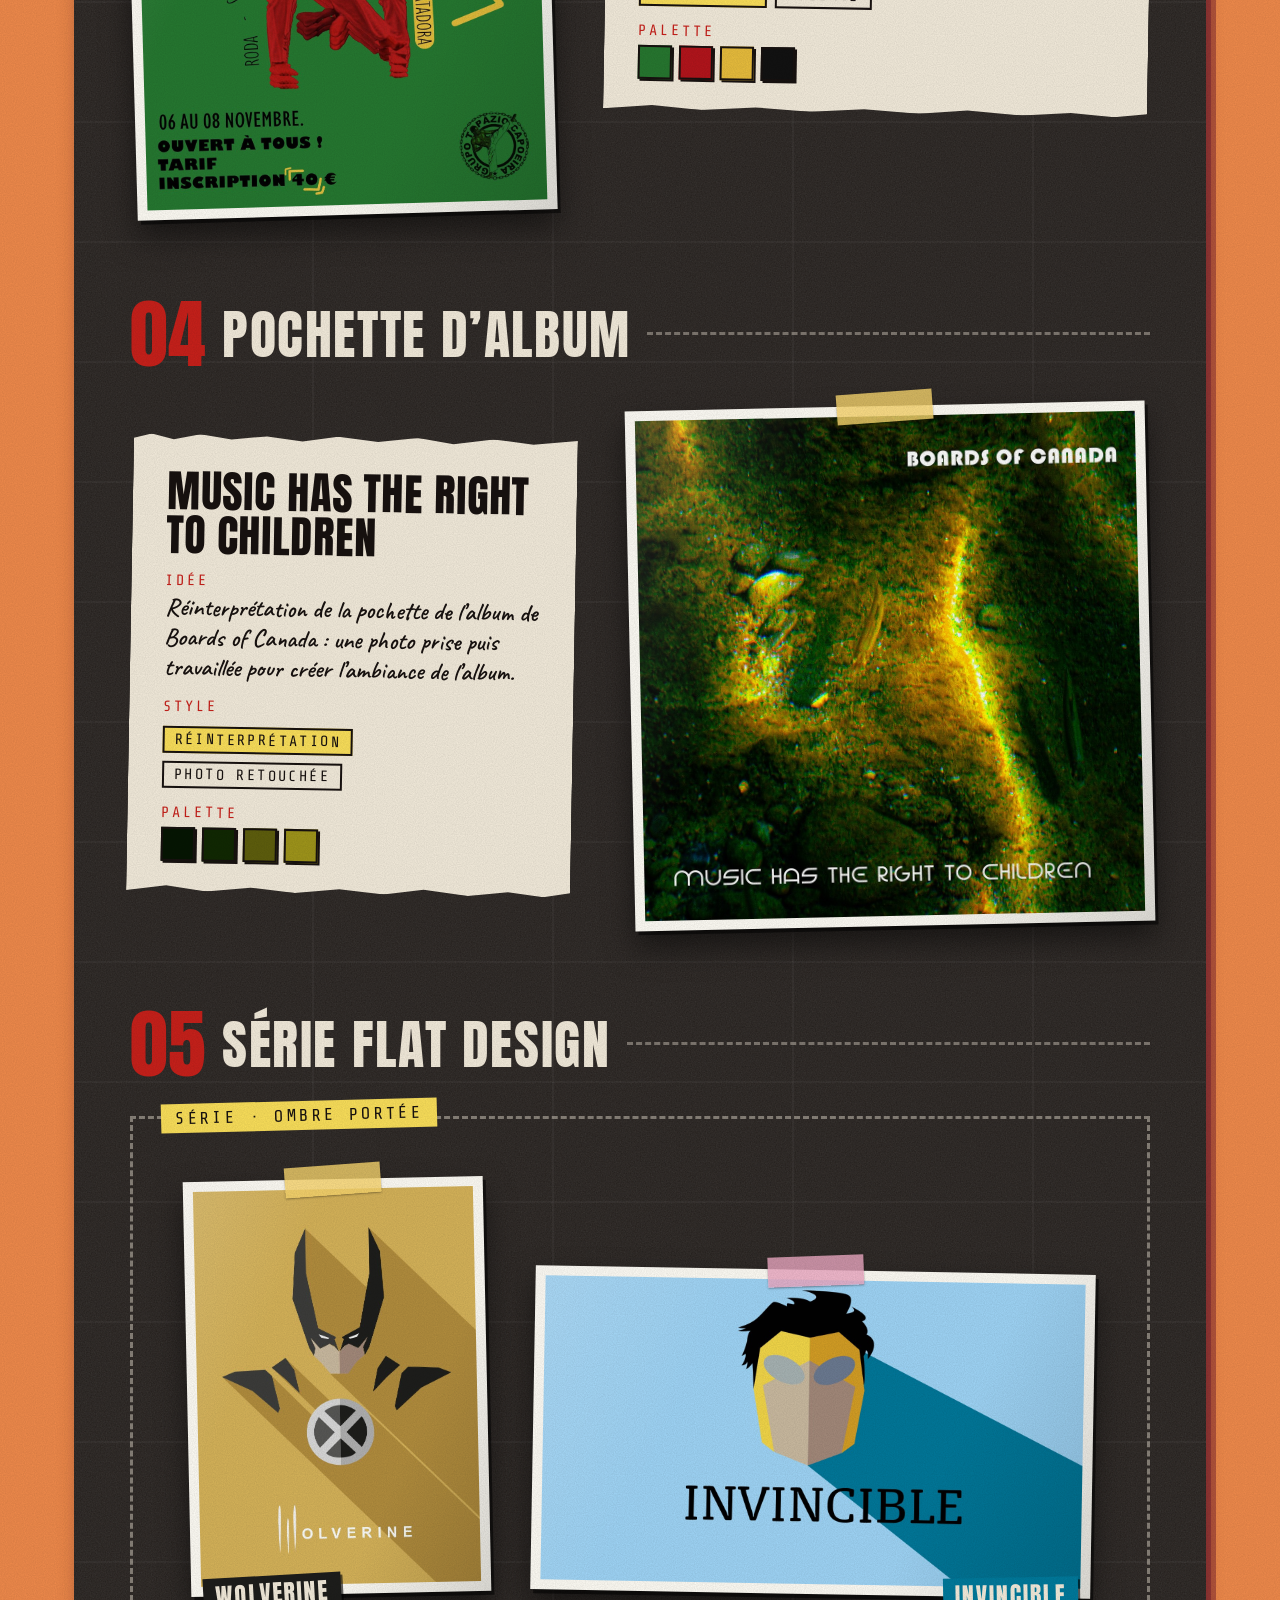
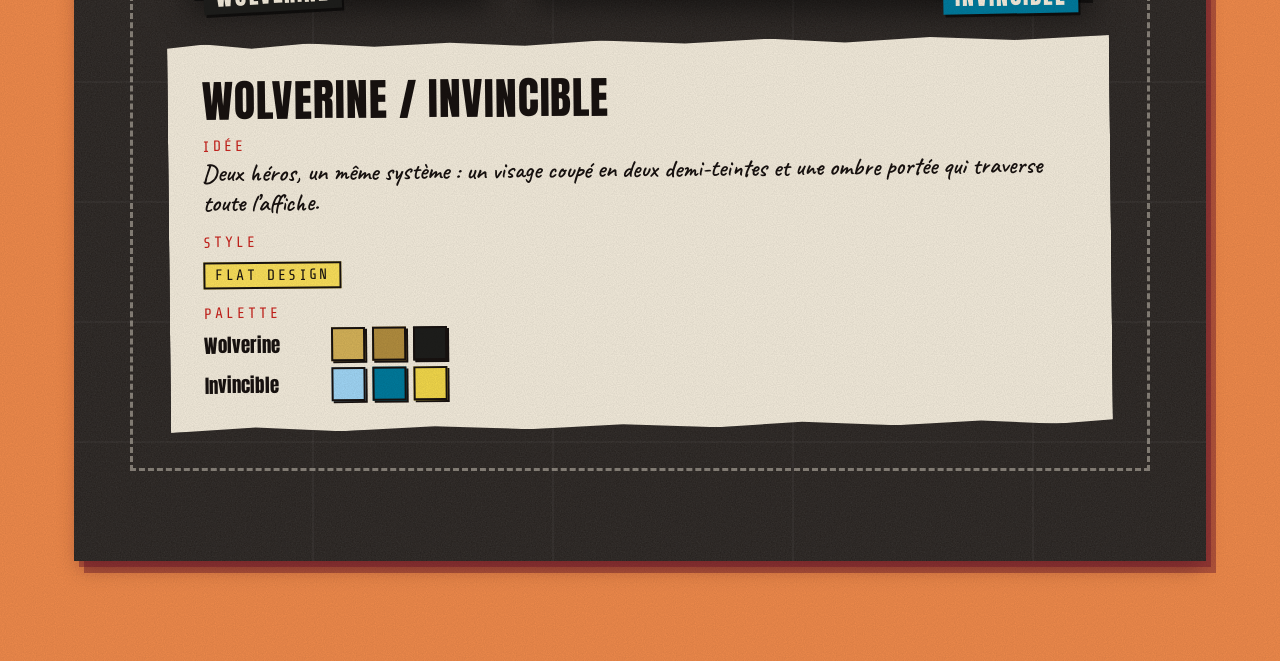
==== commit 1f804e69: "Menu déroulant Projets (sans animation) Co-Authored-By: Claude Sonnet 5.5 <noreply@anthropic.com> Cl" ====
--- a/Affiches.dc.html
+++ b/Affiches.dc.html
@@ -65,7 +65,7 @@
 .avi{flex:1;min-width:0;height:var(--sh,520px);display:flex;align-items:center;justify-content:center;gap:34px}
 .avi .pp{position:relative;background:#fffdf6;padding:9px;box-shadow:3px 4px 0 rgba(0,0,0,.6),0 14px 40px rgba(0,0,0,.7)}
 .avi img{display:block;max-height:calc(var(--sh,520px) - 18px);max-width:100%;width:auto;height:auto}
-.avi .note{width:250px;flex:0 0 250px;background:#f4ecdc;color:#17110f;padding:22px 22px 20px;box-shadow:3px 4px 0 rgba(0,0,0,.6);transform:rotate(1.2deg)}
+.avi .note{display:none;width:250px;flex:0 0 250px;background:#f4ecdc;color:#17110f;padding:22px 22px 20px;box-shadow:3px 4px 0 rgba(0,0,0,.6);transform:rotate(1.2deg)}
 .avi .note b{display:block;font:15px 'Share Tech Mono',monospace;letter-spacing:.2em;text-transform:uppercase;color:#c8201a;margin-bottom:6px}
 .avi .note p{margin:0 0 12px;font:600 23px/1.2 Caveat,cursive}
 .avn{flex:0 0 64px;width:64px;height:64px;border:0;background:#f4ecdc;color:#17110f;font:400 40px/1 Anton,sans-serif;box-shadow:3px 4px 0 #000;cursor:pointer;padding:0 0 4px}
@@ -76,13 +76,22 @@
 .avt img{display:block;height:60px;width:auto}
 .avt span{position:absolute;left:0;bottom:0;background:#c8201a;color:#fff;font:14px 'Share Tech Mono',monospace;padding:0 5px}
 @media (max-width:900px){.mast h1{font-size:110px}.wall{padding:50px 22px 70px}.avi{height:var(--sh,420px)}.avi .note{display:none}.avn{flex-basis:44px;width:44px;height:44px;font-size:28px}.pair{flex-basis:100%}}
+.sb>div:first-child{z-index:40 !important}
+.ddm{position:relative;display:inline-block}
+.ddp{display:none;position:absolute;top:100%;left:0;padding-top:12px;z-index:60;min-width:250px}
+.ddm:hover>.ddp,.ddm:focus-within>.ddp{display:block}
+.ddi{display:flex;flex-direction:column;align-items:flex-start;gap:8px}
+.ddp a{display:block;white-space:nowrap;font:700 28px/1 'Amatic SC',cursive;text-decoration:none;color:var(--navy);background:var(--paper);padding:6px 16px 8px;box-shadow:3px 4px 0 var(--hard);transform:rotate(-1.2deg)}
+.ddp a:nth-child(even){transform:rotate(1.1deg)}
+.ddp a:first-child{background:var(--yel)}
+.ddp a:hover,.ddp a:focus-visible{background:var(--yel)}
 </style>
 </helmet>
 <div class="sb" style="background: #f08a4b; width: 100%">
 <div style="max-width: 1180px; margin: 0 auto; padding: 18px 24px; display: flex; justify-content: space-between; align-items: center; flex-wrap: wrap; gap: 14px; position: relative; z-index: 2">
 <a class="logo" href="Main.dc.html">RGV</a>
 <div style="display: flex; gap: 12px; flex-wrap: wrap">
-<a class="chip" href="Main.dc.html">← Projets</a>
+<div class="ddm"><a class="chip" href="Main.dc.html">← Projets</a><div class="ddp"><div class="ddi"><a href="Main.dc.html#projets">Tous les projets</a><a href="Wyld-N-Rolla.dc.html">Wyld’N’Rolla</a><a href="Le-Merovingien.dc.html">Le Mérovingien</a><a href="Casque-audio.dc.html">Le casque audio</a><a href="Magazine-Saudade.dc.html">Saudade, magazine</a><a href="La-Lumiere.dc.html">La lumière</a><a href="Affiches.dc.html">Graphisme</a><a href="Photos-Galerie.dc.html">Photographie</a></div></div></div>
 <a class="chip c" href="Main.dc.html#apropos">À propos</a>
 <a class="chip b" href="Contact.dc.html">Contact</a>
 </div>
